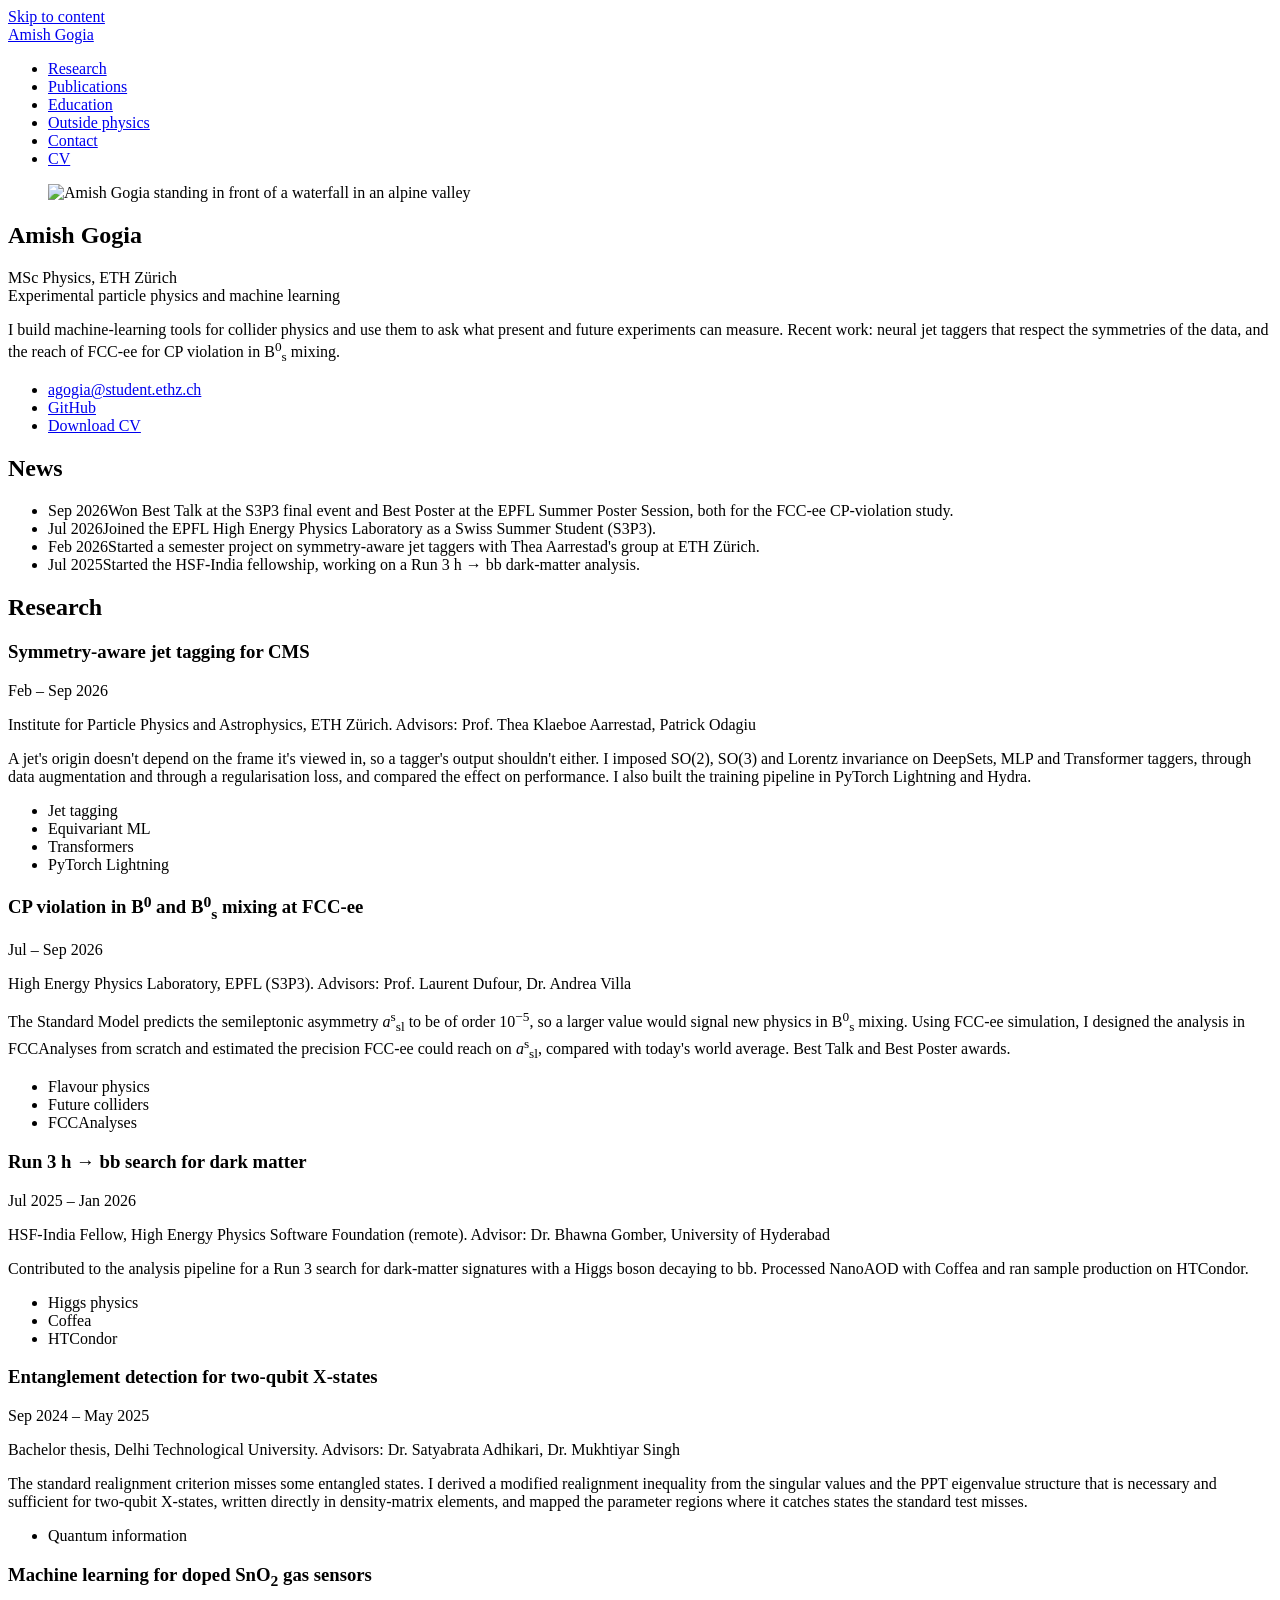
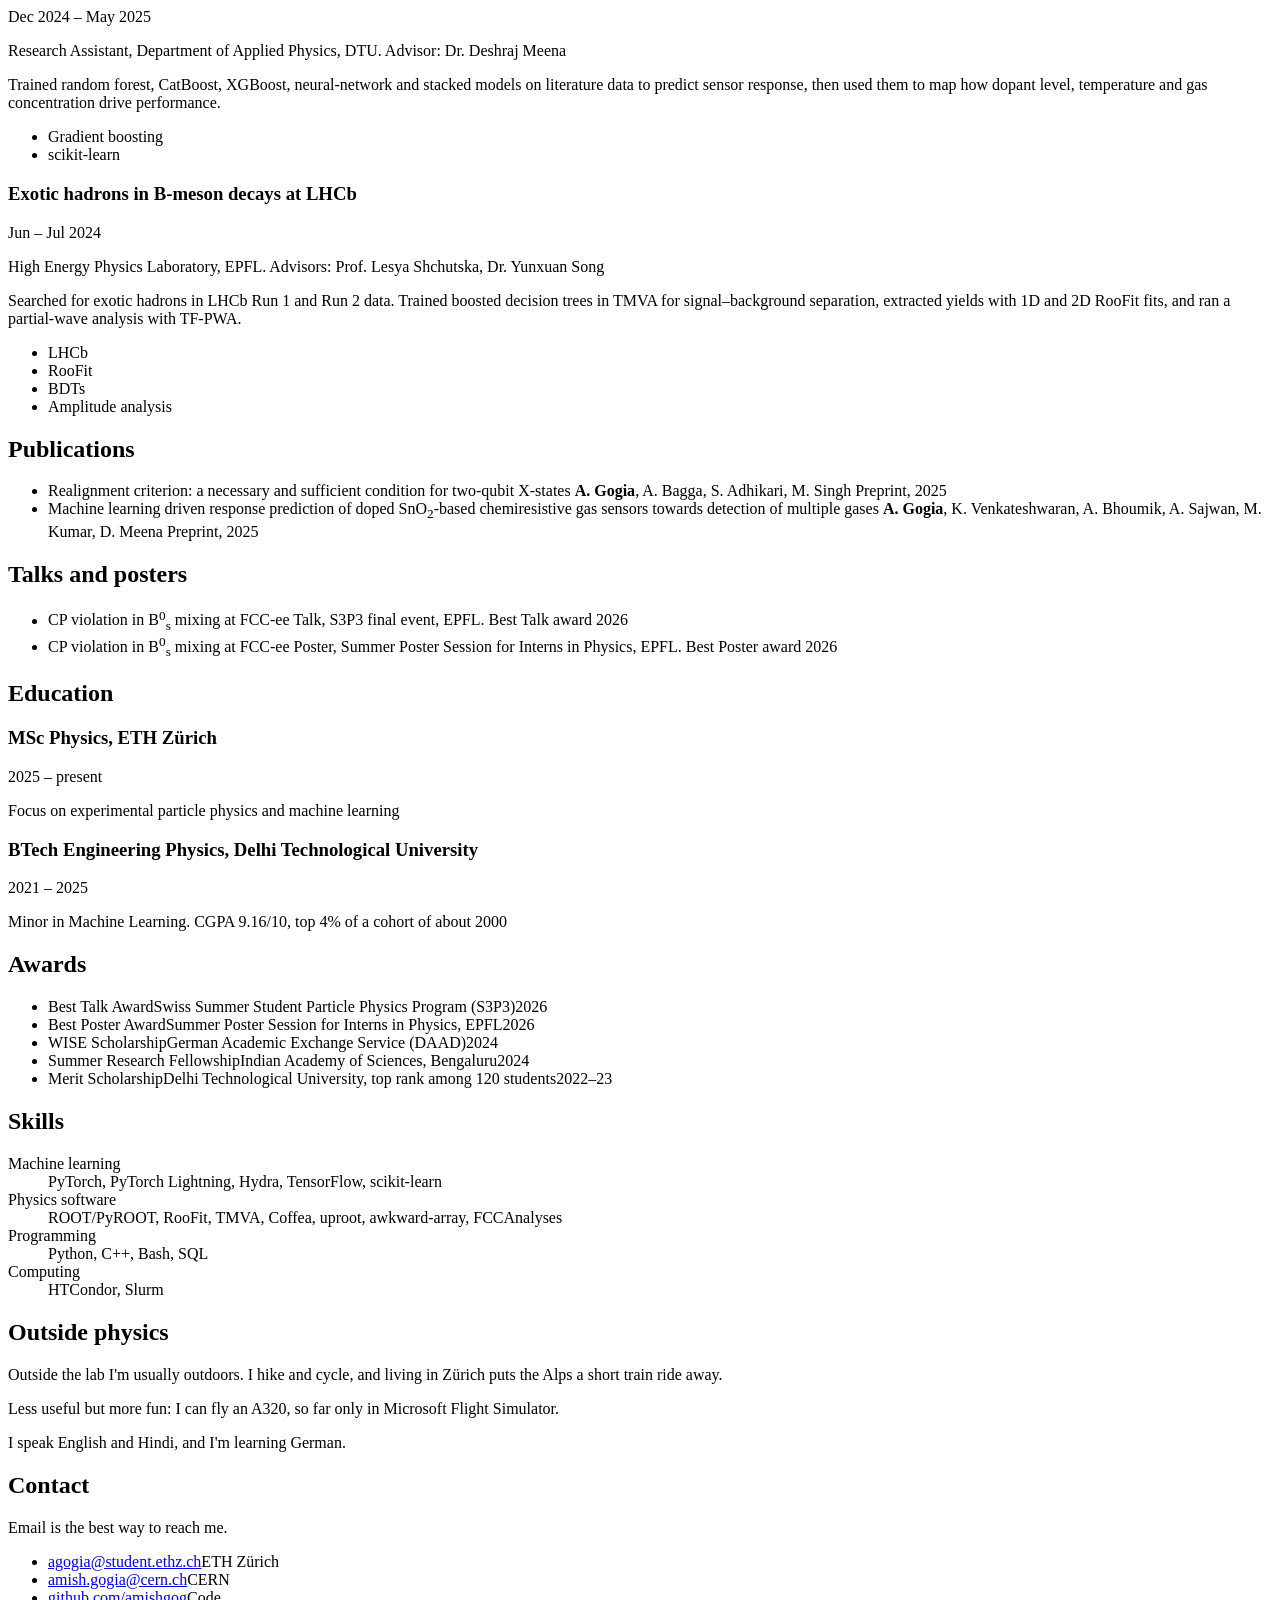
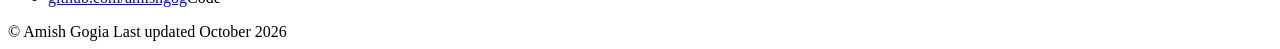
==== index.html @ c0c6b3bc "First version" ====
<!doctype html>
<html lang="en">
<head>
  <meta charset="utf-8">
  <meta name="viewport" content="width=device-width, initial-scale=1, viewport-fit=cover">
  <title>Amish Gogia | Particle physics and machine learning</title>
  <meta name="description" content="Amish Gogia, MSc physics student at ETH Zürich working on experimental particle physics and machine learning.">
  <meta name="author" content="Amish Gogia">
  <link rel="canonical" href="https://amishgog.github.io/">

  <!-- Link previews (Slack, LinkedIn, iMessage, etc.) -->
  <meta property="og:type" content="profile">
  <meta property="og:title" content="Amish Gogia">
  <meta property="og:description" content="Experimental particle physics and machine learning. MSc Physics, ETH Zürich.">
  <meta property="og:url" content="https://amishgog.github.io/">
  <meta property="og:image" content="https://amishgog.github.io/assets/og-image.jpg">
  <meta name="twitter:card" content="summary_large_image">

  <meta name="theme-color" content="#fafaf8" media="(prefers-color-scheme: light)">
  <meta name="theme-color" content="#10151d" media="(prefers-color-scheme: dark)">
  <link rel="icon" href="assets/favicon.svg" type="image/svg+xml">
  <link rel="preload" href="assets/fonts/newsreader.woff2" as="font" type="font/woff2" crossorigin>
  <link rel="stylesheet" href="assets/style.css">

  <!-- Helps search engines show your name, role and profiles correctly -->
  <script type="application/ld+json">
  {
    "@context": "https://schema.org",
    "@type": "Person",
    "name": "Amish Gogia",
    "url": "https://amishgog.github.io/",
    "image": "https://amishgog.github.io/assets/portrait.jpg",
    "jobTitle": "MSc student in Physics",
    "affiliation": { "@type": "CollegeOrUniversity", "name": "ETH Zürich" },
    "alumniOf": { "@type": "CollegeOrUniversity", "name": "Delhi Technological University" },
    "knowsAbout": ["Experimental particle physics", "Machine learning", "Jet tagging", "Flavour physics"],
    "sameAs": ["https://github.com/amishgog"]
  }
  </script>
</head>

<body>
  <a class="skip-link" href="#main">Skip to content</a>

  <header class="topbar">
    <div class="wrap">
      <a class="home" href="#top">Amish Gogia</a>
      <nav aria-label="Sections">
        <ul>
          <li><a href="#research">Research</a></li>
          <li><a href="#publications">Publications</a></li>
          <li><a href="#education">Education</a></li>
          <li><a href="#outside">Outside physics</a></li>
          <li><a href="#contact">Contact</a></li>
          <li><a href="assets/Amish_Gogia_CV.pdf">CV</a></li>
        </ul>
      </nav>
    </div>
  </header>

  <main id="main">
    <div class="wrap">

      <!-- ===================== INTRO ===================== -->
      <section class="intro" id="top" aria-label="Introduction">
        <figure class="portrait">
          <picture>
            <source type="image/webp" srcset="assets/portrait-720.webp 720w, assets/portrait.webp 1200w" sizes="(max-width: 720px) 100vw, 17rem">
            <img src="assets/portrait-720.jpg" srcset="assets/portrait-720.jpg 720w, assets/portrait.jpg 1200w" sizes="(max-width: 720px) 100vw, 17rem"
                 width="720" height="900" alt="Amish Gogia standing in front of a waterfall in an alpine valley">
          </picture>
        </figure>

        <div>
          <h1>Amish Gogia</h1>
          <p class="role">MSc Physics, ETH Zürich<br>Experimental particle physics and machine learning</p>
          <p class="bio">
            I build machine-learning tools for collider physics and use them to ask what present and
            future experiments can measure. Recent work: neural jet taggers that respect the symmetries
            of the data, and the reach of FCC&#8209;ee for CP violation in <span class="nowrap">B<span class="ss"><sup>0</sup><sub>s</sub></span></span> mixing.
          </p>
          <ul class="links">
            <li><a href="mailto:agogia@student.ethz.ch">agogia@student.ethz.ch</a></li>
            <li><a href="https://github.com/amishgog">GitHub</a></li>
            <!-- Uncomment and fill in as you create these profiles:
            <li><a href="https://inspirehep.net/authors/XXXXXXX">INSPIRE</a></li>
            <li><a href="https://scholar.google.com/citations?user=XXXXXXX">Google Scholar</a></li>
            <li><a href="https://orcid.org/0000-0000-0000-0000">ORCID</a></li>
            <li><a href="https://www.linkedin.com/in/XXXXXXX">LinkedIn</a></li>
            -->
            <li><a class="cv" href="assets/Amish_Gogia_CV.pdf">Download CV</a></li>
          </ul>
        </div>
      </section>

      <!-- ===================== NEWS =====================
           Newest first. Keep 4 to 6 items; delete the oldest as you add new ones. -->
      <section class="section" aria-labelledby="news-h">
        <h2 id="news-h">News</h2>
        <ul class="news">
          <li><time datetime="2026-09">Sep 2026</time><span>Won Best Talk at the S3P3 final event and Best Poster at the EPFL Summer Poster Session, both for the FCC&#8209;ee CP&#8209;violation study.</span></li>
          <li><time datetime="2026-07">Jul 2026</time><span>Joined the EPFL High Energy Physics Laboratory as a Swiss Summer Student (S3P3).</span></li>
          <li><time datetime="2026-02">Feb 2026</time><span>Started a semester project on symmetry-aware jet taggers with Thea Aarrestad's group at ETH Zürich.</span></li>
          <li><time datetime="2025-07">Jul 2025</time><span>Started the HSF-India fellowship, working on a Run 3 <span class="nowrap">h → b<span class="bar">b</span></span> dark-matter analysis.</span></li>
        </ul>
      </section>

      <!-- ===================== RESEARCH ===================== -->
      <section class="section" id="research" aria-labelledby="research-h">
        <h2 id="research-h">Research</h2>
        <div>
          <article class="entry">
            <div class="entry-head">
              <h3>Symmetry-aware jet tagging for CMS</h3>
              <p class="when">Feb – Sep 2026</p>
            </div>
            <p class="where">Institute for Particle Physics and Astrophysics, ETH Zürich. Advisors: Prof. Thea Klaeboe Aarrestad, Patrick Odagiu</p>
            <p>
              A jet's origin doesn't depend on the frame it's viewed in, so a tagger's output shouldn't either.
              I imposed SO(2), SO(3) and Lorentz invariance on DeepSets, MLP and Transformer taggers, through
              data augmentation and through a regularisation loss, and compared the effect on performance.
              I also built the training pipeline in PyTorch Lightning and Hydra.
            </p>
            <ul class="tags"><li>Jet tagging</li><li>Equivariant ML</li><li>Transformers</li><li>PyTorch Lightning</li></ul>
          </article>

          <article class="entry">
            <div class="entry-head">
              <h3>CP violation in B<span class="ss"><sup>0</sup></span> and B<span class="ss"><sup>0</sup><sub>s</sub></span> mixing at FCC&#8209;ee</h3>
              <p class="when">Jul – Sep 2026</p>
            </div>
            <p class="where">High Energy Physics Laboratory, EPFL (S3P3). Advisors: Prof. Laurent Dufour, Dr. Andrea Villa</p>
            <p>
              The Standard Model predicts the semileptonic asymmetry <i>a</i><span class="ss"><sup>s</sup><sub>sl</sub></span>
              to be of order 10<sup>−5</sup>, so a larger value would signal new physics in
              B<span class="ss"><sup>0</sup><sub>s</sub></span> mixing. Using FCC&#8209;ee simulation, I designed the
              analysis in FCCAnalyses from scratch and estimated the precision FCC&#8209;ee could reach on
              <i>a</i><span class="ss"><sup>s</sup><sub>sl</sub></span>, compared with today's world average.
              Best Talk and Best Poster awards.
            </p>
            <ul class="tags"><li>Flavour physics</li><li>Future colliders</li><li>FCCAnalyses</li></ul>
          </article>

          <article class="entry">
            <div class="entry-head">
              <h3>Run 3 <span class="nowrap">h → b<span class="bar">b</span></span> search for dark matter</h3>
              <p class="when">Jul 2025 – Jan 2026</p>
            </div>
            <p class="where">HSF-India Fellow, High Energy Physics Software Foundation (remote). Advisor: Dr. Bhawna Gomber, University of Hyderabad</p>
            <p>
              Contributed to the analysis pipeline for a Run 3 search for dark-matter signatures with a Higgs
              boson decaying to <span class="nowrap">b<span class="bar">b</span></span>. Processed NanoAOD with
              Coffea and ran sample production on HTCondor.
            </p>
            <ul class="tags"><li>Higgs physics</li><li>Coffea</li><li>HTCondor</li></ul>
          </article>

          <article class="entry">
            <div class="entry-head">
              <h3>Entanglement detection for two-qubit X-states</h3>
              <p class="when">Sep 2024 – May 2025</p>
            </div>
            <p class="where">Bachelor thesis, Delhi Technological University. Advisors: Dr. Satyabrata Adhikari, Dr. Mukhtiyar Singh</p>
            <p>
              The standard realignment criterion misses some entangled states. I derived a modified
              realignment inequality from the singular values and the PPT eigenvalue structure that is
              necessary and sufficient for two-qubit X-states, written directly in density-matrix elements,
              and mapped the parameter regions where it catches states the standard test misses.
            </p>
            <ul class="tags"><li>Quantum information</li></ul>
          </article>

          <article class="entry">
            <div class="entry-head">
              <h3>Machine learning for doped SnO<sub>2</sub> gas sensors</h3>
              <p class="when">Dec 2024 – May 2025</p>
            </div>
            <p class="where">Research Assistant, Department of Applied Physics, DTU. Advisor: Dr. Deshraj Meena</p>
            <p>
              Trained random forest, CatBoost, XGBoost, neural-network and stacked models on literature data to
              predict sensor response, then used them to map how dopant level, temperature and gas
              concentration drive performance.
            </p>
            <ul class="tags"><li>Gradient boosting</li><li>scikit-learn</li></ul>
          </article>

          <article class="entry">
            <div class="entry-head">
              <h3>Exotic hadrons in B-meson decays at LHCb</h3>
              <p class="when">Jun – Jul 2024</p>
            </div>
            <p class="where">High Energy Physics Laboratory, EPFL. Advisors: Prof. Lesya Shchutska, Dr. Yunxuan Song</p>
            <p>
              Searched for exotic hadrons in LHCb Run 1 and Run 2 data. Trained boosted decision trees in TMVA
              for signal–background separation, extracted yields with 1D and 2D RooFit fits, and ran a
              partial-wave analysis with TF-PWA.
            </p>
            <ul class="tags"><li>LHCb</li><li>RooFit</li><li>BDTs</li><li>Amplitude analysis</li></ul>
          </article>
        </div>
      </section>

      <!-- ===================== PUBLICATIONS =====================
           Newest first. Add arXiv / DOI links when available. -->
      <section class="section" id="publications" aria-labelledby="pubs-h">
        <h2 id="pubs-h">Publications</h2>
        <ul class="pubs">
          <li>
            <span class="title">Realignment criterion: a necessary and sufficient condition for two-qubit X-states</span>
            <span class="authors"><b>A. Gogia</b>, A. Bagga, S. Adhikari, M. Singh</span>
            <span class="venue">Preprint, 2025<!-- . <a href="https://arxiv.org/abs/XXXX.XXXXX">arXiv:XXXX.XXXXX</a> --></span>
          </li>
          <li>
            <span class="title">Machine learning driven response prediction of doped SnO<sub>2</sub>-based chemiresistive gas sensors towards detection of multiple gases</span>
            <span class="authors"><b>A. Gogia</b>, K. Venkateshwaran, A. Bhoumik, A. Sajwan, M. Kumar, D. Meena</span>
            <span class="venue">Preprint, 2025<!-- . <a href="https://doi.org/XXXX">DOI</a> --></span>
          </li>
        </ul>
      </section>

      <!-- ===================== TALKS ===================== -->
      <section class="section" aria-labelledby="talks-h">
        <h2 id="talks-h">Talks and posters</h2>
        <ul class="dated">
          <li>
            <span><span class="what">CP violation in B<span class="ss"><sup>0</sup><sub>s</sub></span> mixing at FCC&#8209;ee</span>
            <span class="note">Talk, S3P3 final event, EPFL. Best Talk award</span></span>
            <span class="year">2026</span>
          </li>
          <li>
            <span><span class="what">CP violation in B<span class="ss"><sup>0</sup><sub>s</sub></span> mixing at FCC&#8209;ee</span>
            <span class="note">Poster, Summer Poster Session for Interns in Physics, EPFL. Best Poster award</span></span>
            <span class="year">2026</span>
          </li>
        </ul>
      </section>

      <!-- ===================== EDUCATION ===================== -->
      <section class="section" id="education" aria-labelledby="edu-h">
        <h2 id="edu-h">Education</h2>
        <div>
          <article class="entry">
            <div class="entry-head">
              <h3>MSc Physics, ETH Zürich</h3>
              <p class="when">2025 – present</p>
            </div>
            <p class="where">Focus on experimental particle physics and machine learning</p>
          </article>
          <article class="entry">
            <div class="entry-head">
              <h3>BTech Engineering Physics, Delhi Technological University</h3>
              <p class="when">2021 – 2025</p>
            </div>
            <p class="where">Minor in Machine Learning. CGPA 9.16/10, top 4% of a cohort of about 2000</p>
          </article>
        </div>
      </section>

      <!-- ===================== AWARDS ===================== -->
      <section class="section" aria-labelledby="awards-h">
        <h2 id="awards-h">Awards</h2>
        <ul class="dated">
          <li><span><span class="what">Best Talk Award</span><span class="note">Swiss Summer Student Particle Physics Program (S3P3)</span></span><span class="year">2026</span></li>
          <li><span><span class="what">Best Poster Award</span><span class="note">Summer Poster Session for Interns in Physics, EPFL</span></span><span class="year">2026</span></li>
          <li><span><span class="what">WISE Scholarship</span><span class="note">German Academic Exchange Service (DAAD)</span></span><span class="year">2024</span></li>
          <li><span><span class="what">Summer Research Fellowship</span><span class="note">Indian Academy of Sciences, Bengaluru</span></span><span class="year">2024</span></li>
          <li><span><span class="what">Merit Scholarship</span><span class="note">Delhi Technological University, top rank among 120 students</span></span><span class="year">2022–23</span></li>
        </ul>
      </section>

      <!-- ===================== SKILLS ===================== -->
      <section class="section" aria-labelledby="skills-h">
        <h2 id="skills-h">Skills</h2>
        <dl class="skills">
          <div><dt>Machine learning</dt><dd>PyTorch, PyTorch Lightning, Hydra, TensorFlow, scikit-learn</dd></div>
          <div><dt>Physics software</dt><dd>ROOT/PyROOT, RooFit, TMVA, Coffea, uproot, awkward-array, FCCAnalyses</dd></div>
          <div><dt>Programming</dt><dd>Python, C++, Bash, SQL</dd></div>
          <div><dt>Computing</dt><dd>HTCondor, Slurm</dd></div>
        </dl>
      </section>

      <!-- ===================== OUTSIDE PHYSICS ===================== -->
      <section class="section" id="outside" aria-labelledby="outside-h">
        <h2 id="outside-h">Outside physics</h2>
        <div>
          <p>
            Outside the lab I'm usually outdoors. I hike and cycle, and living in Zürich puts the
            Alps a short train ride away.
          </p>
          <p>
            Less useful but more fun: I can fly an A320, so far only in Microsoft Flight Simulator.
          </p>
          <p>I speak English and Hindi, and I'm learning German.</p>
        </div>
      </section>

      <!-- ===================== CONTACT ===================== -->
      <section class="section" id="contact" aria-labelledby="contact-h">
        <h2 id="contact-h">Contact</h2>
        <div>
          <p>Email is the best way to reach me.</p>
          <ul class="dated">
            <li><span><a href="mailto:agogia@student.ethz.ch">agogia@student.ethz.ch</a><span class="note">ETH Zürich</span></span></li>
            <li><span><a href="mailto:amish.gogia@cern.ch">amish.gogia@cern.ch</a><span class="note">CERN</span></span></li>
            <li><span><a href="https://github.com/amishgog">github.com/amishgog</a><span class="note">Code</span></span></li>
          </ul>
        </div>
      </section>

    </div>
  </main>

  <footer>
    <div class="wrap">
      <span>© Amish Gogia</span>
      <span>Last updated October 2026</span>
    </div>
  </footer>
</body>
</html>
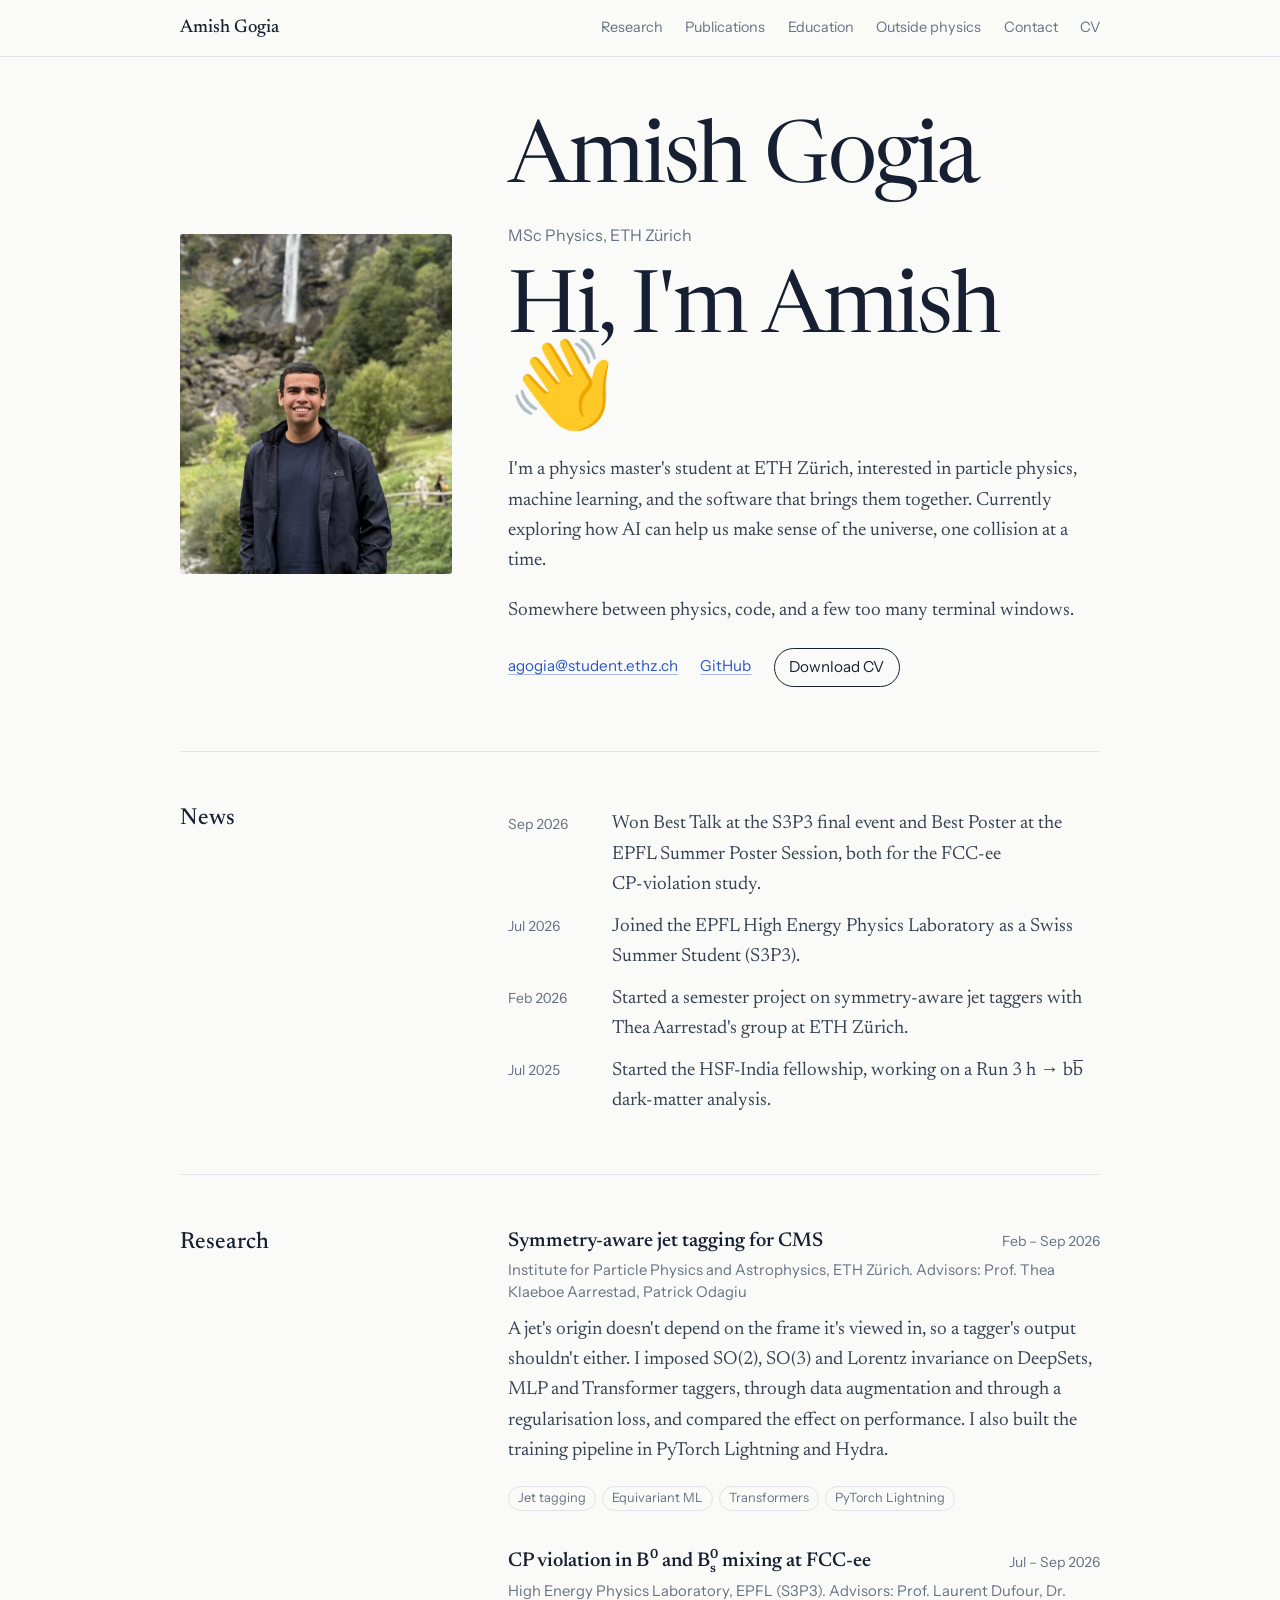
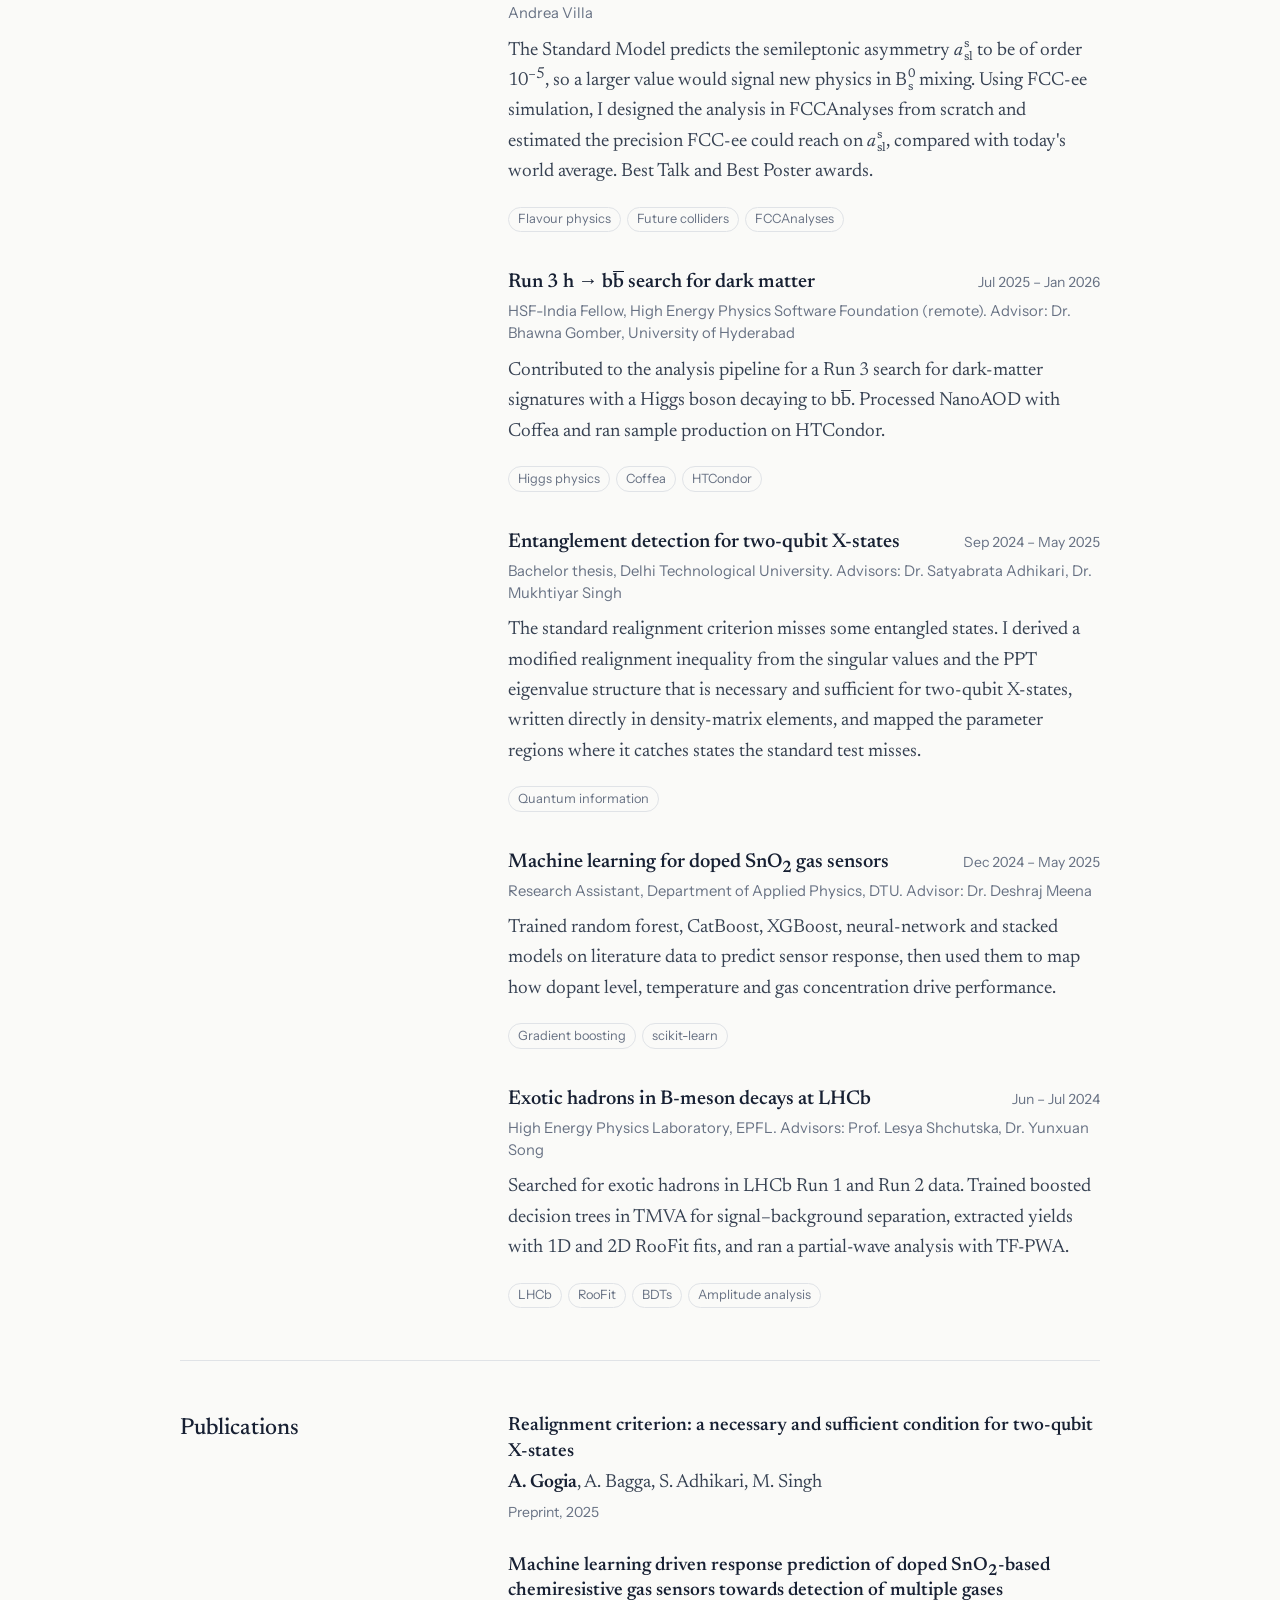
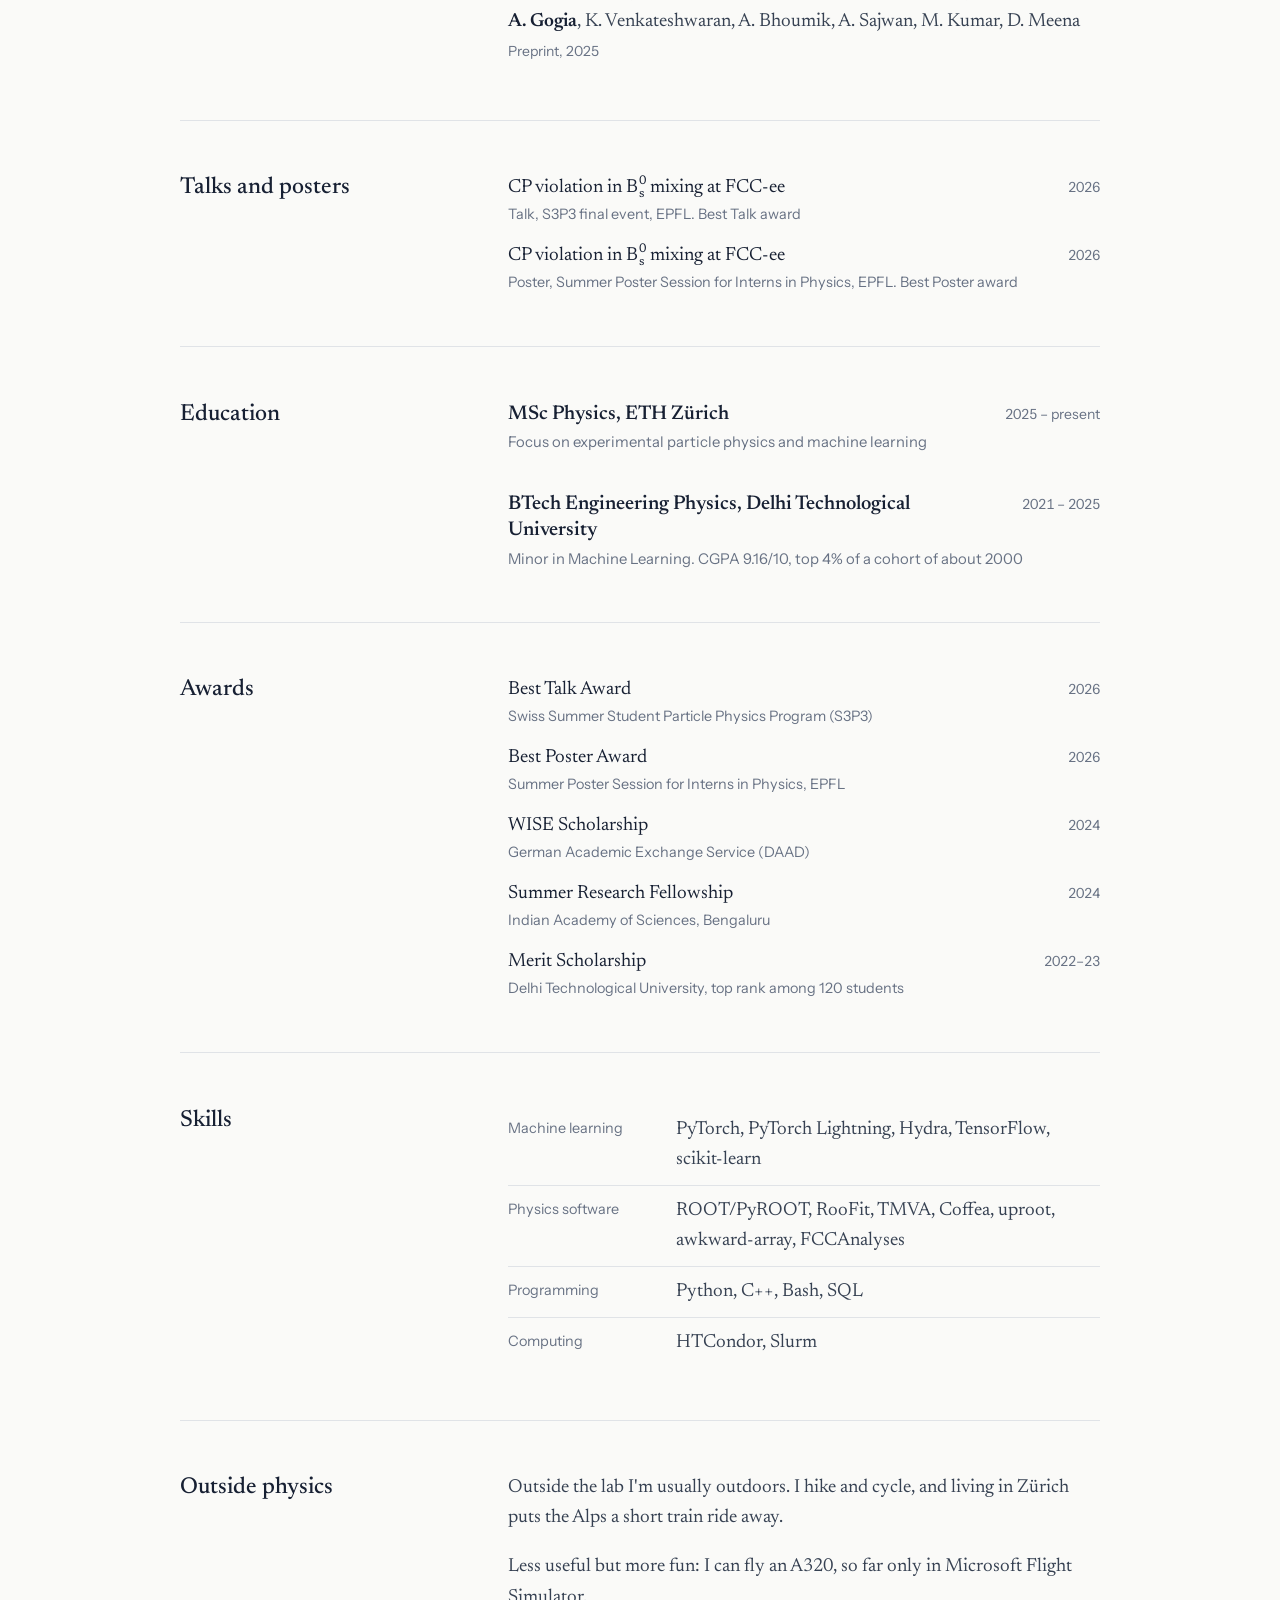
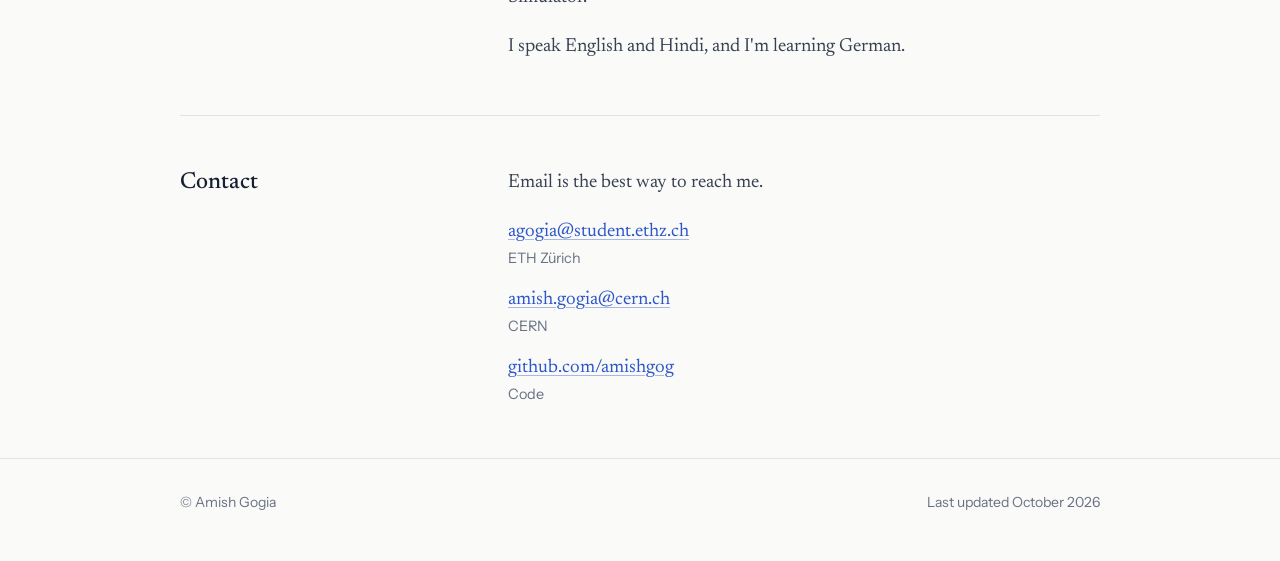
==== commit dbbca6d1: "Made changes to bio" ====
--- a/index.html
+++ b/index.html
@@ -73,11 +73,18 @@
 
         <div>
           <h1>Amish Gogia</h1>
-          <p class="role">MSc Physics, ETH Zürich<br>Experimental particle physics and machine learning</p>
+          <p class="role">MSc Physics, ETH Zürich</p>
           <p class="bio">
-            I build machine-learning tools for collider physics and use them to ask what present and
-            future experiments can measure. Recent work: neural jet taggers that respect the symmetries
-            of the data, and the reach of FCC&#8209;ee for CP violation in <span class="nowrap">B<span class="ss"><sup>0</sup><sub>s</sub></span></span> mixing.
+              <h1>Hi, I'm Amish 👋</h1>
+              <p>
+                I'm a physics master's student at ETH Zürich, interested in particle
+                physics, machine learning, and the software that brings them together.
+                Currently exploring how AI can help us make sense of the universe,
+                one collision at a time.
+              </p>
+              <p class="tagline">
+                Somewhere between physics, code, and a few too many terminal windows.
+              </p>
           </p>
           <ul class="links">
             <li><a href="mailto:agogia@student.ethz.ch">agogia@student.ethz.ch</a></li>
--- a/assets/style.css
+++ b/assets/style.css
@@ -0,0 +1,389 @@
+/* ==========================================================================
+   Amish Gogia, personal site
+   Plain CSS, no build step. Colours and sizes live in the :root tokens below.
+   ========================================================================== */
+
+/* Fonts are self-hosted (no requests to Google, so no third-party tracking). */
+@font-face {
+  font-family: "Newsreader";
+  src: url("fonts/newsreader.woff2") format("woff2");
+  font-weight: 200 800;
+  font-style: normal;
+  font-display: swap;
+}
+@font-face {
+  font-family: "Newsreader";
+  src: url("fonts/newsreader-italic.woff2") format("woff2");
+  font-weight: 200 800;
+  font-style: italic;
+  font-display: swap;
+}
+@font-face {
+  font-family: "Instrument Sans";
+  src: url("fonts/instrument-sans.woff2") format("woff2");
+  font-weight: 400 700;
+  font-stretch: 75% 100%;
+  font-style: normal;
+  font-display: swap;
+}
+
+:root {
+  /* Palette: navy ink from the photo, a cool white page, one blue accent */
+  --paper: #fafaf8;
+  --surface: #f1f2f0;
+  --ink: #172033;
+  --text: #364152;
+  --muted: #687284;
+  --rule: #e0e3e7;
+  --accent: #2c56c9;
+  --accent-hover: #1d3f9e;
+
+  --serif: "Newsreader", "Iowan Old Style", "Palatino Linotype", Palatino, Georgia, serif;
+  --sans: "Instrument Sans", system-ui, -apple-system, "Segoe UI", Roboto, sans-serif;
+
+  --gutter: 17rem;      /* left column: section titles and the photo */
+  --measure: 40rem;     /* max width of reading text */
+  --gap: 3.5rem;
+
+  color-scheme: light;
+  box-sizing: border-box;
+  padding-top: env(safe-area-inset-top, 0px);
+  padding-bottom: env(safe-area-inset-bottom, 0px);
+}
+
+@media (prefers-color-scheme: dark) {
+  :root {
+    --paper: #10151d;
+    --surface: #171e29;
+    --ink: #edf0f5;
+    --text: #c4cbd6;
+    --muted: #8e98a8;
+    --rule: #252e3c;
+    --accent: #8fb0ff;
+    --accent-hover: #b8ceff;
+    color-scheme: dark;
+  }
+}
+
+*, *::before, *::after { box-sizing: inherit; }
+
+html {
+  -webkit-text-size-adjust: 100%;
+  scroll-behavior: smooth;
+  scroll-padding-top: calc(4.5rem + env(safe-area-inset-top, 0px));
+}
+@media (prefers-reduced-motion: reduce) {
+  html { scroll-behavior: auto; }
+}
+
+body {
+  margin: 0;
+  background: var(--paper);
+  color: var(--text);
+  font-family: var(--serif);
+  font-size: 1.1875rem;          /* 19px: Newsreader runs small */
+  line-height: 1.6;
+  font-optical-sizing: auto;
+  text-rendering: optimizeLegibility;
+  -webkit-font-smoothing: antialiased;
+}
+
+img { max-width: 100%; height: auto; display: block; }
+
+a {
+  color: var(--accent);
+  text-decoration-line: underline;
+  text-decoration-thickness: 1px;
+  text-underline-offset: 0.18em;
+  text-decoration-color: color-mix(in srgb, var(--accent) 40%, transparent);
+}
+a:hover {
+  color: var(--accent-hover);
+  text-decoration-color: currentColor;
+}
+:focus-visible {
+  outline: 2px solid var(--accent);
+  outline-offset: 3px;
+  border-radius: 2px;
+}
+
+h1, h2, h3 { color: var(--ink); font-weight: 500; margin: 0; }
+p { margin: 0 0 1em; }
+p:last-child { margin-bottom: 0; }
+ul { margin: 0; padding: 0; list-style: none; }
+
+.skip-link {
+  position: absolute;
+  left: 1rem;
+  top: -3rem;
+  padding: 0.5rem 0.75rem;
+  background: var(--ink);
+  color: var(--paper);
+  font-family: var(--sans);
+  font-size: 0.9rem;
+  z-index: 100;
+}
+.skip-link:focus { top: 1rem; }
+
+.wrap {
+  max-width: calc(var(--gutter) + var(--gap) + var(--measure));
+  margin: 0 auto;
+  padding: 0 1.5rem;
+}
+
+/* ---------- Top bar ---------- */
+.topbar {
+  position: sticky;
+  top: 0;
+  z-index: 10;
+  padding-top: env(safe-area-inset-top, 0px);
+  background: color-mix(in srgb, var(--paper) 88%, transparent);
+  backdrop-filter: saturate(1.4) blur(10px);
+  -webkit-backdrop-filter: saturate(1.4) blur(10px);
+  border-bottom: 1px solid var(--rule);
+}
+.topbar .wrap {
+  display: flex;
+  align-items: center;
+  justify-content: space-between;
+  gap: 1.5rem;
+  min-height: 3.5rem;
+}
+.topbar .home {
+  font-family: var(--serif);
+  font-size: 1.15rem;
+  font-weight: 500;
+  color: var(--ink);
+  text-decoration: none;
+  white-space: nowrap;
+}
+.topbar nav ul {
+  display: flex;
+  gap: 1.4rem;
+  font-family: var(--sans);
+  font-size: 0.9rem;
+}
+.topbar nav a {
+  color: var(--muted);
+  text-decoration: none;
+  white-space: nowrap;
+}
+.topbar nav a:hover { color: var(--ink); }
+
+/* ---------- Intro ---------- */
+.intro {
+  display: grid;
+  grid-template-columns: var(--gutter) minmax(0, var(--measure));
+  gap: var(--gap);
+  align-items: center;
+  padding: 4rem 0 4rem;
+}
+.portrait { margin: 0; }
+.nowrap { white-space: nowrap; }
+.portrait img {
+  width: 100%;
+  aspect-ratio: 4 / 5;
+  object-fit: cover;
+  border-radius: 3px;
+  background: var(--surface);
+}
+.intro h1 {
+  font-size: clamp(3.2rem, 7.5vw, 5.4rem);
+  font-weight: 380;
+  line-height: 0.95;
+  letter-spacing: -0.025em;
+  margin-bottom: 1.25rem;
+}
+.intro .role {
+  font-family: var(--sans);
+  font-size: 1rem;
+  color: var(--muted);
+  margin-bottom: 1.5rem;
+  line-height: 1.5;
+}
+.intro .bio { font-size: 1.25rem; line-height: 1.55; }
+
+.links {
+  display: flex;
+  flex-wrap: wrap;
+  gap: 0.6rem 1.4rem;
+  margin-top: 1.75rem;
+  font-family: var(--sans);
+  font-size: 0.95rem;
+}
+.links .cv {
+  display: inline-block;
+  padding: 0.4rem 0.9rem;
+  border: 1px solid var(--ink);
+  border-radius: 999px;
+  color: var(--ink);
+  text-decoration: none;
+  margin-top: -0.4rem;
+}
+.links .cv:hover { background: var(--ink); color: var(--paper); }
+
+/* ---------- Sections ---------- */
+.section {
+  display: grid;
+  grid-template-columns: var(--gutter) minmax(0, var(--measure));
+  gap: var(--gap);
+  padding: 3.25rem 0;
+  border-top: 1px solid var(--rule);
+}
+.section > h2 {
+  font-size: 1.45rem;
+  line-height: 1.2;
+  padding-top: 0.1rem;
+}
+.section .lede { margin-bottom: 2rem; }
+
+/* News: date column + text */
+.news li {
+  display: grid;
+  grid-template-columns: 5.5rem 1fr;
+  gap: 1rem;
+  padding: 0.35rem 0;
+}
+.news time,
+.when,
+.year {
+  font-family: var(--sans);
+  font-size: 0.875rem;
+  color: var(--muted);
+  font-variant-numeric: tabular-nums;
+  white-space: nowrap;
+  padding-top: 0.2rem;
+}
+
+/* Entries: research, education, talks */
+.entry + .entry { margin-top: 2.25rem; }
+.entry-head {
+  display: flex;
+  align-items: baseline;
+  justify-content: space-between;
+  gap: 1.5rem;
+}
+.entry h3 {
+  font-size: 1.25rem;
+  font-weight: 560;
+  line-height: 1.3;
+}
+.where {
+  font-family: var(--sans);
+  font-size: 0.925rem;
+  color: var(--muted);
+  line-height: 1.5;
+  margin: 0.3rem 0 0.7rem;
+}
+.tags {
+  display: flex;
+  flex-wrap: wrap;
+  gap: 0.4rem;
+  margin-top: 0.8rem;
+  font-family: var(--sans);
+  font-size: 0.8rem;
+  color: var(--muted);
+}
+.tags li {
+  padding: 0.1rem 0.55rem;
+  border: 1px solid var(--rule);
+  border-radius: 999px;
+}
+
+/* Publications */
+.pubs li + li { margin-top: 1.5rem; }
+.pubs .title { color: var(--ink); font-weight: 560; display: block; line-height: 1.35; }
+.pubs .authors { display: block; margin-top: 0.2rem; }
+.pubs .authors b { font-weight: 600; color: var(--ink); }
+.pubs .venue { font-family: var(--sans); font-size: 0.875rem; color: var(--muted); }
+
+/* Simple list with a year on the right (awards, talks) */
+.dated li {
+  display: flex;
+  justify-content: space-between;
+  align-items: baseline;
+  gap: 1.5rem;
+}
+.dated li + li { margin-top: 0.9rem; }
+.dated .what { display: block; color: var(--ink); }
+.dated .note { display: block; font-family: var(--sans); font-size: 0.9rem; color: var(--muted); }
+
+/* Skills */
+.skills { margin: 0; }
+.skills div {
+  display: grid;
+  grid-template-columns: 9.5rem 1fr;
+  gap: 1rem;
+  padding: 0.6rem 0;
+}
+.skills div + div { border-top: 1px solid var(--rule); }
+.skills dt { font-family: var(--sans); font-size: 0.9rem; color: var(--muted); padding-top: 0.15rem; }
+.skills dd { margin: 0; }
+
+/* Placeholder text you still need to replace. Delete the class once done. */
+.todo {
+  background: color-mix(in srgb, #f2c94c 22%, transparent);
+  outline: 1px dashed #c9a227;
+  outline-offset: 3px;
+}
+
+/* ---------- Footer ---------- */
+footer {
+  border-top: 1px solid var(--rule);
+  padding: 2rem 0 3rem;
+  font-family: var(--sans);
+  font-size: 0.875rem;
+  color: var(--muted);
+}
+footer .wrap { display: flex; justify-content: space-between; flex-wrap: wrap; gap: 0.5rem 2rem; }
+
+/* ---------- Physics notation ---------- */
+/* Stacked super/subscript, e.g. B⁰ₛ written as B<span class="ss"><sup>0</sup><sub>s</sub></span> */
+.ss {
+  display: inline-flex;
+  flex-direction: column;
+  vertical-align: 0.62em;
+  font-size: 0.66em;
+  line-height: 1.02;
+  margin-left: 0.04em;
+}
+.ss sup, .ss sub { font-size: 1em; vertical-align: baseline; line-height: inherit; }
+.bar { text-decoration: overline; text-decoration-thickness: 0.06em; }
+sub, sup { line-height: 0; }
+
+/* ---------- Responsive ---------- */
+@media (max-width: 860px) {
+  :root { --gutter: 11rem; --gap: 2.25rem; }
+}
+
+@media (max-width: 720px) {
+  body { font-size: 1.125rem; }
+  .topbar .wrap { flex-direction: column; align-items: flex-start; gap: 0; padding-top: 0.5rem; }
+  .topbar nav { width: 100%; overflow-x: auto; scrollbar-width: none; }
+  .topbar nav::-webkit-scrollbar { display: none; }
+  .topbar nav ul { padding: 0.35rem 0 0.7rem; }
+  html { scroll-padding-top: calc(6rem + env(safe-area-inset-top, 0px)); }
+
+  .intro,
+  .section {
+    grid-template-columns: minmax(0, 1fr);
+    gap: 1.25rem;
+  }
+  .intro { padding: 2rem 0 3rem; }
+  .portrait img { aspect-ratio: 4 / 3.4; object-position: 50% 52%; }
+  .intro .bio { font-size: 1.15rem; }
+  .section { padding: 2.5rem 0; }
+
+  .entry-head { flex-direction: column; gap: 0.15rem; }
+  .dated li { flex-direction: column-reverse; gap: 0.1rem; }
+  .news li { grid-template-columns: 1fr; gap: 0; }
+  .skills div { grid-template-columns: 1fr; gap: 0.2rem; }
+}
+
+/* ---------- Print ---------- */
+@media print {
+  :root { --paper: #fff; --text: #000; --ink: #000; --muted: #444; --accent: #000; }
+  .topbar, .skip-link, .links .cv { display: none; }
+  .section { break-inside: avoid-page; padding: 1.25rem 0; }
+  a { text-decoration: none; }
+}
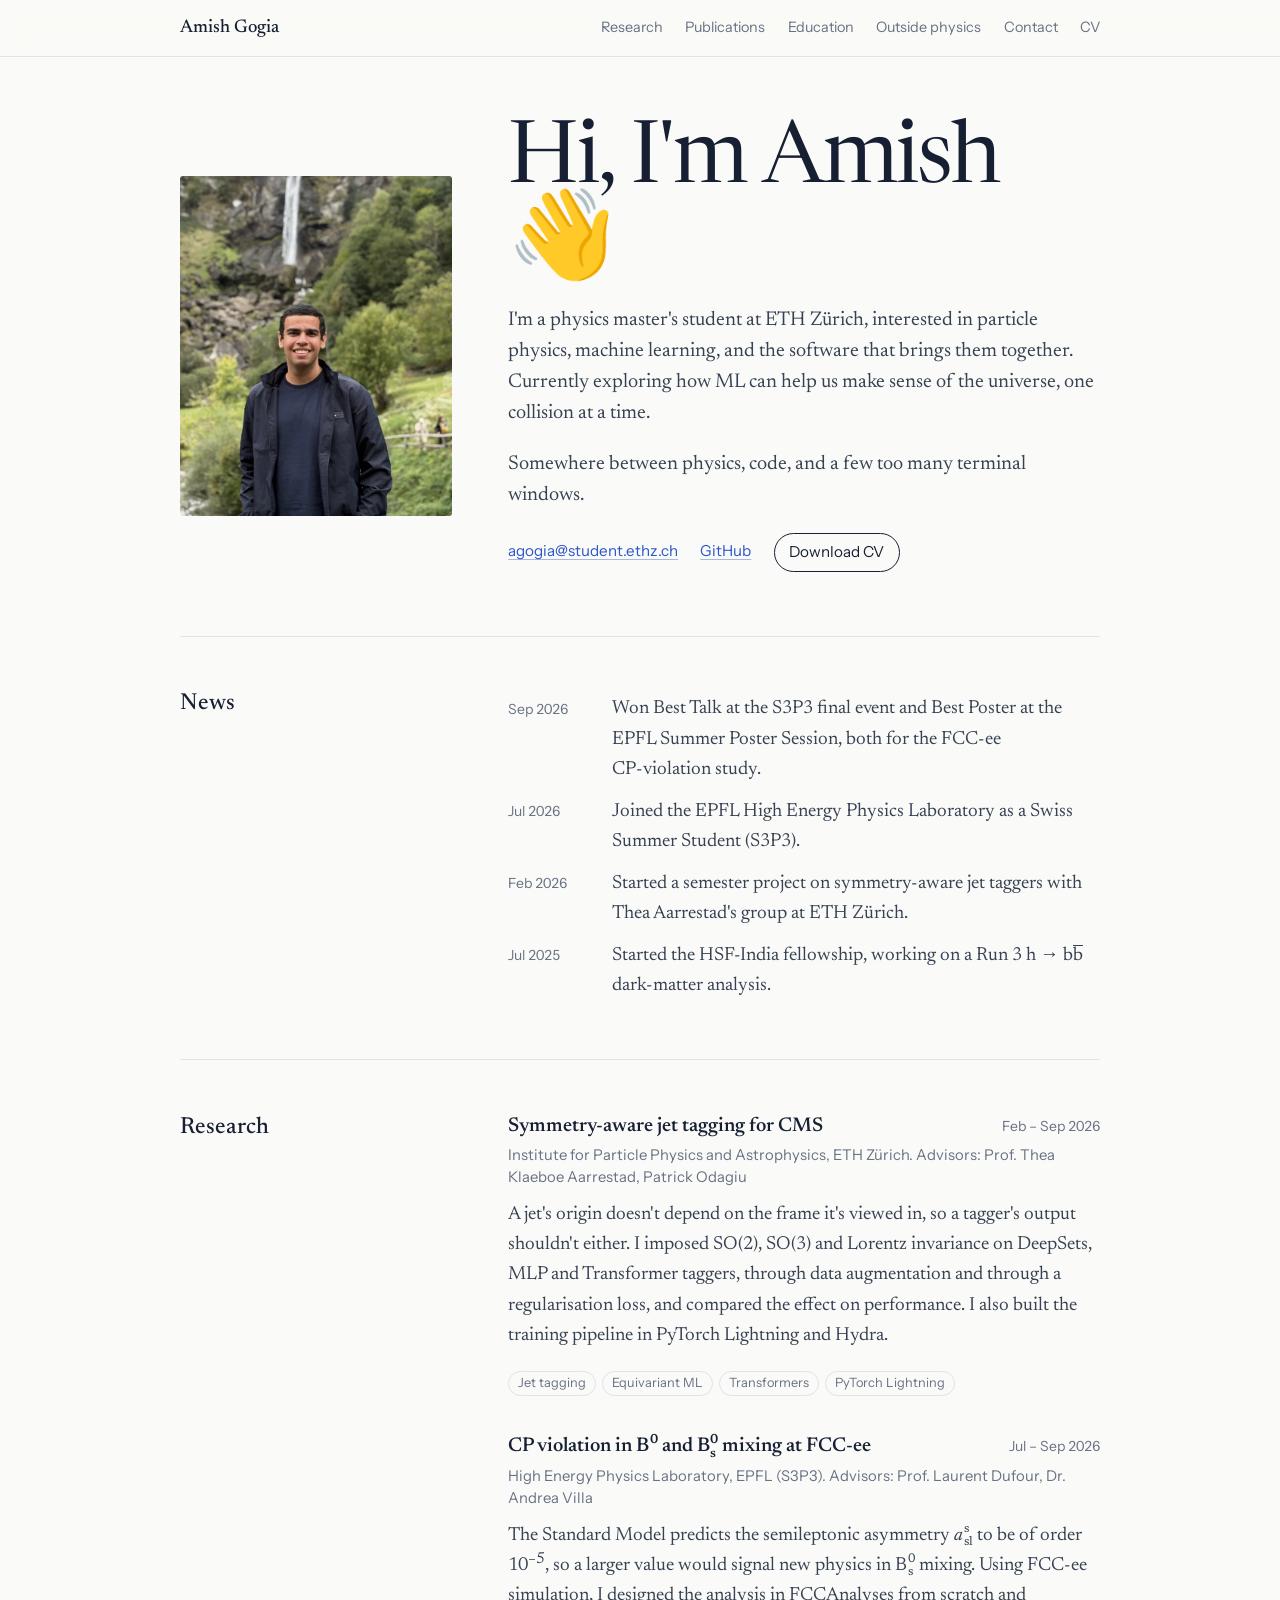
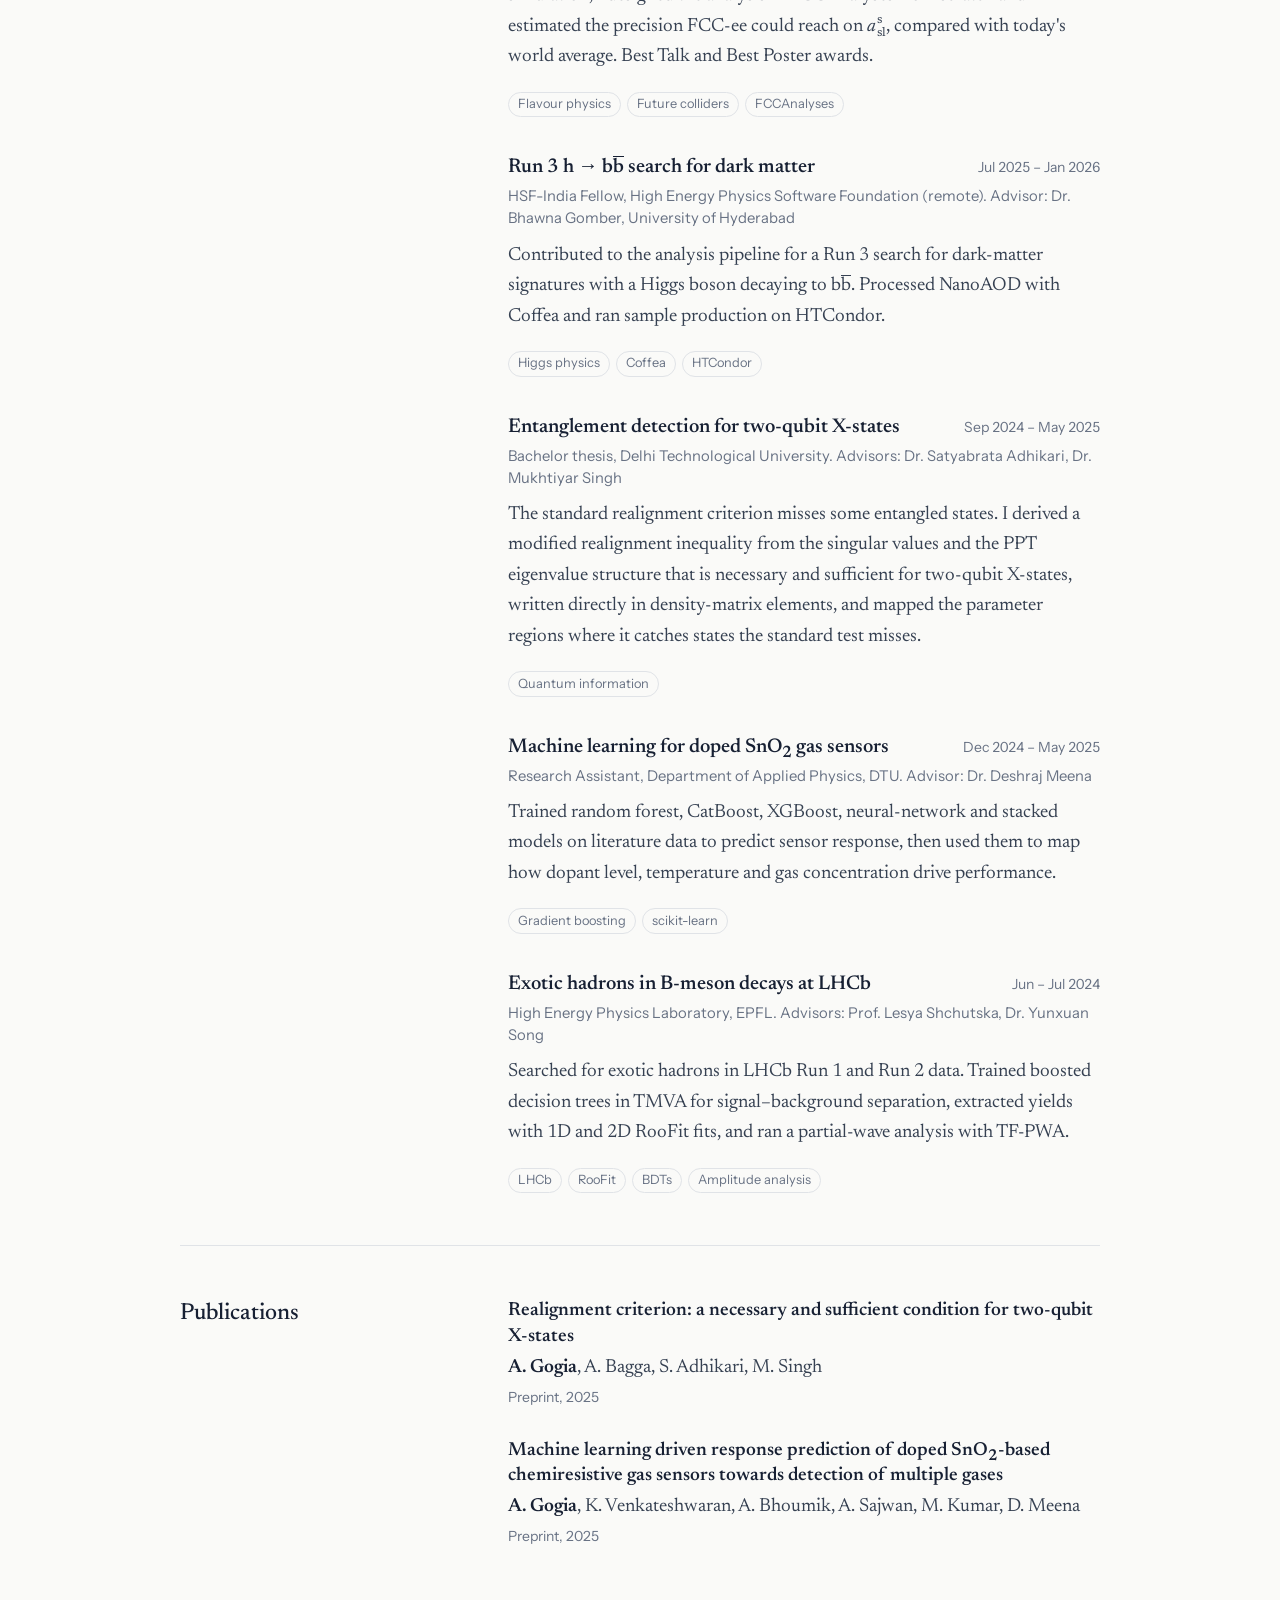
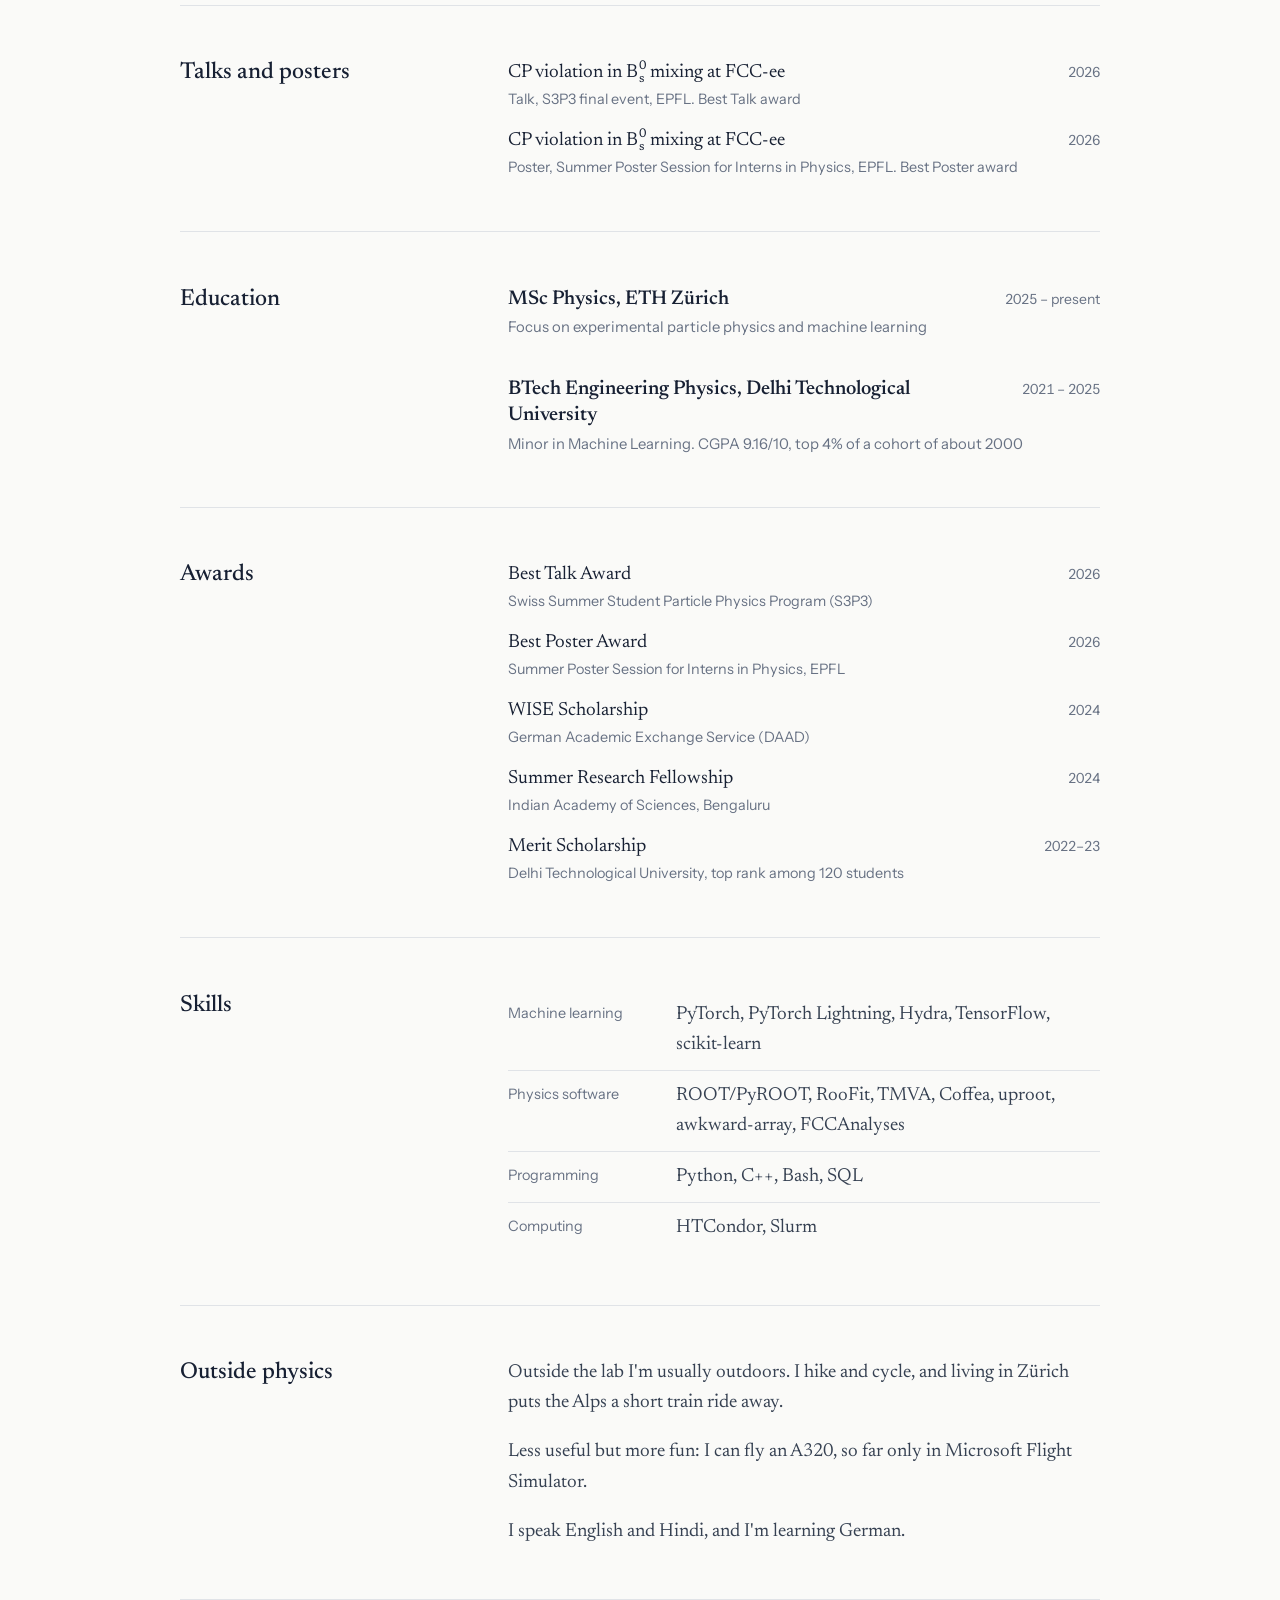
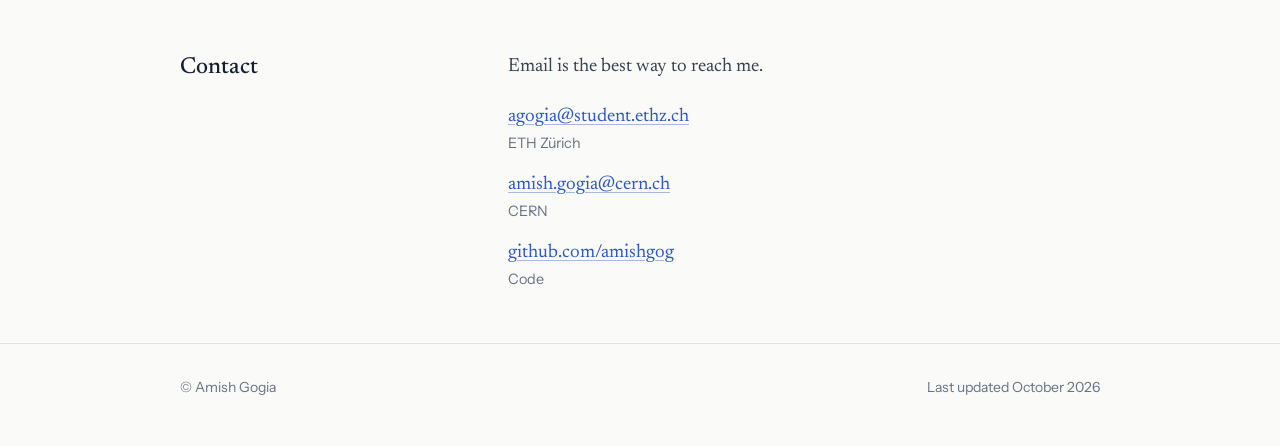
==== commit 9c361fcf: "Fixed font size" ====
--- a/index.html
+++ b/index.html
@@ -72,32 +72,30 @@
         </figure>
 
         <div>
-          <h1>Amish Gogia</h1>
-          <p class="role">MSc Physics, ETH Zürich</p>
-          <p class="bio">
-              <h1>Hi, I'm Amish 👋</h1>
+            <h1>Hi, I'm Amish 👋</h1>
+            <div class="bio">
               <p>
                 I'm a physics master's student at ETH Zürich, interested in particle
                 physics, machine learning, and the software that brings them together.
-                Currently exploring how AI can help us make sense of the universe,
+                Currently exploring how ML can help us make sense of the universe,
                 one collision at a time.
               </p>
               <p class="tagline">
                 Somewhere between physics, code, and a few too many terminal windows.
               </p>
-          </p>
-          <ul class="links">
-            <li><a href="mailto:agogia@student.ethz.ch">agogia@student.ethz.ch</a></li>
-            <li><a href="https://github.com/amishgog">GitHub</a></li>
-            <!-- Uncomment and fill in as you create these profiles:
-            <li><a href="https://inspirehep.net/authors/XXXXXXX">INSPIRE</a></li>
-            <li><a href="https://scholar.google.com/citations?user=XXXXXXX">Google Scholar</a></li>
-            <li><a href="https://orcid.org/0000-0000-0000-0000">ORCID</a></li>
-            <li><a href="https://www.linkedin.com/in/XXXXXXX">LinkedIn</a></li>
-            -->
-            <li><a class="cv" href="assets/Amish_Gogia_CV.pdf">Download CV</a></li>
-          </ul>
-        </div>
+            </div>
+            <ul class="links">
+              <li><a href="mailto:agogia@student.ethz.ch">agogia@student.ethz.ch</a></li>
+              <li><a href="https://github.com/amishgog">GitHub</a></li>
+              <!-- Uncomment and fill in as you create these profiles:
+              <li><a href="https://inspirehep.net/authors/XXXXXXX">INSPIRE</a></li>
+              <li><a href="https://scholar.google.com/citations?user=XXXXXXX">Google Scholar</a></li>
+              <li><a href="https://orcid.org/0000-0000-0000-0000">ORCID</a></li>
+              <li><a href="https://www.linkedin.com/in/XXXXXXX">LinkedIn</a></li>
+              -->
+              <li><a class="cv" href="assets/Amish_Gogia_CV.pdf">Download CV</a></li>
+            </ul>
+          </div>
       </section>
 
       <!-- ===================== NEWS =====================
